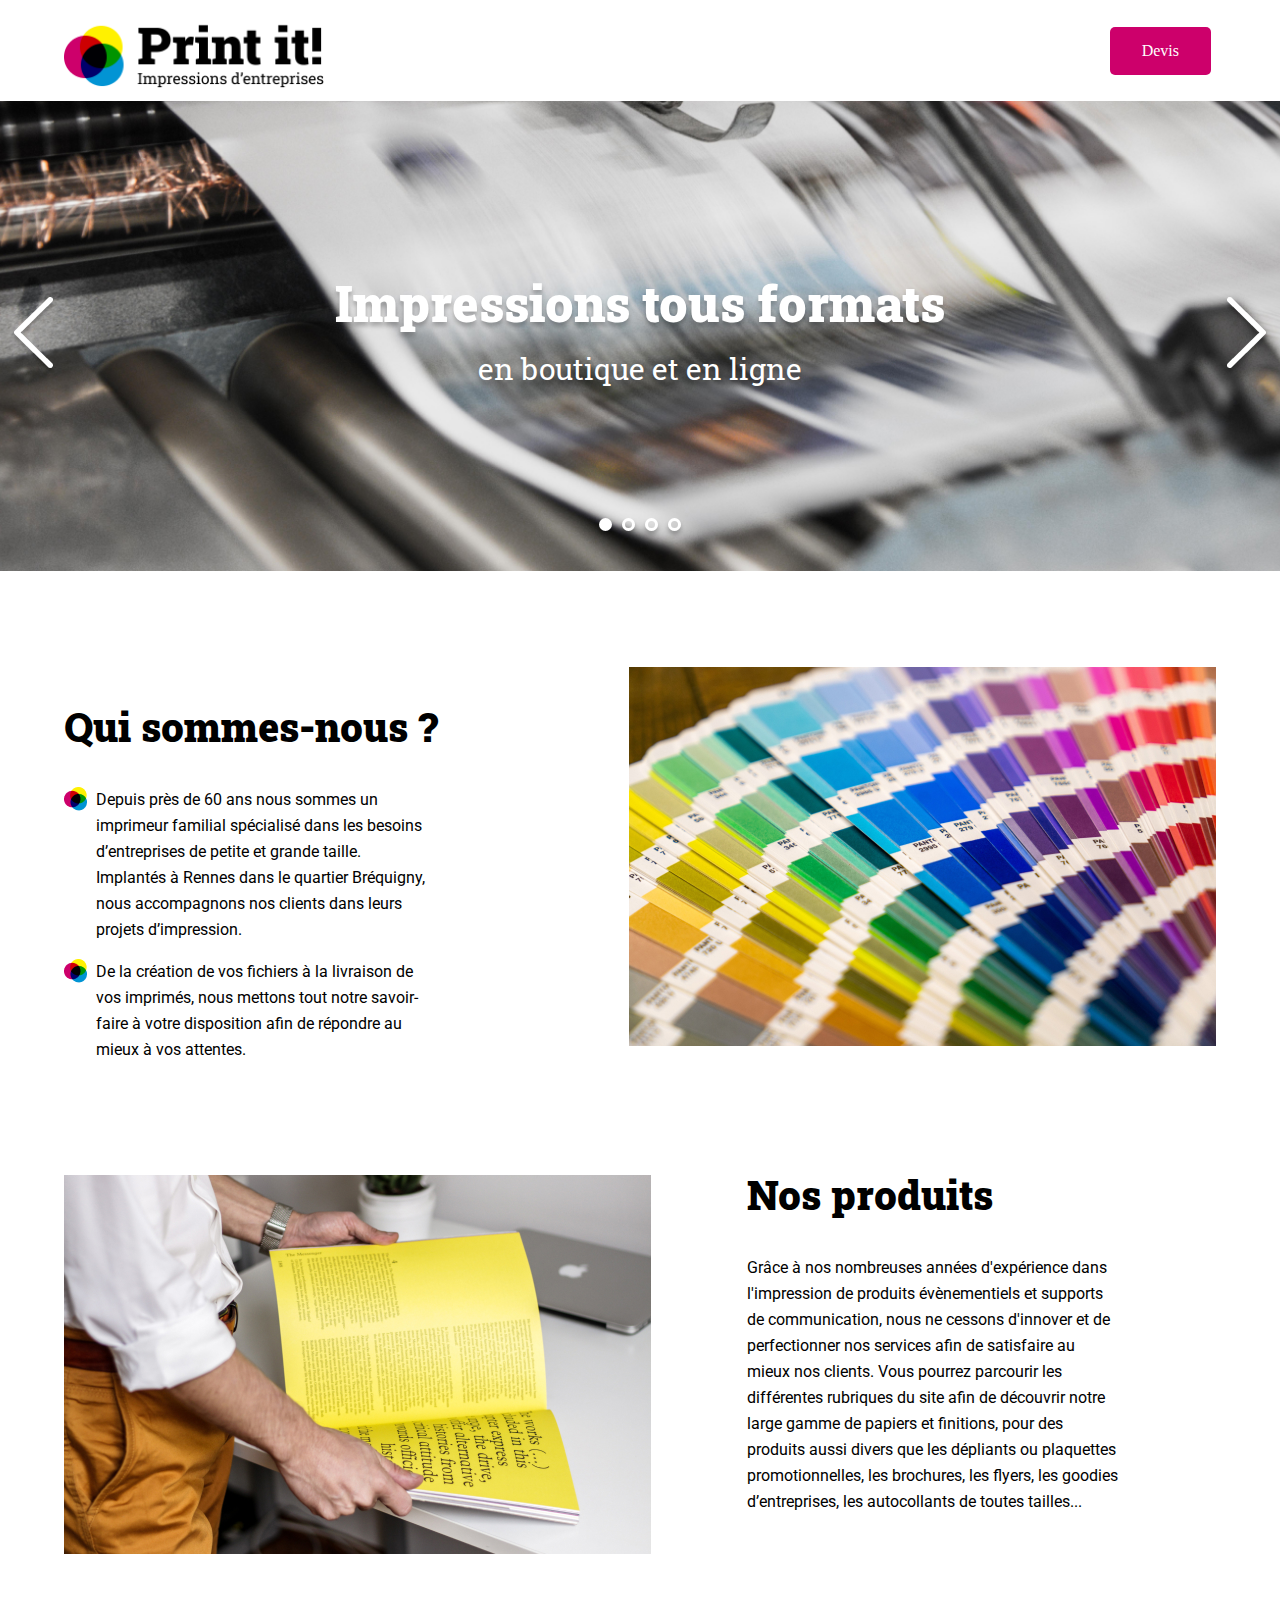
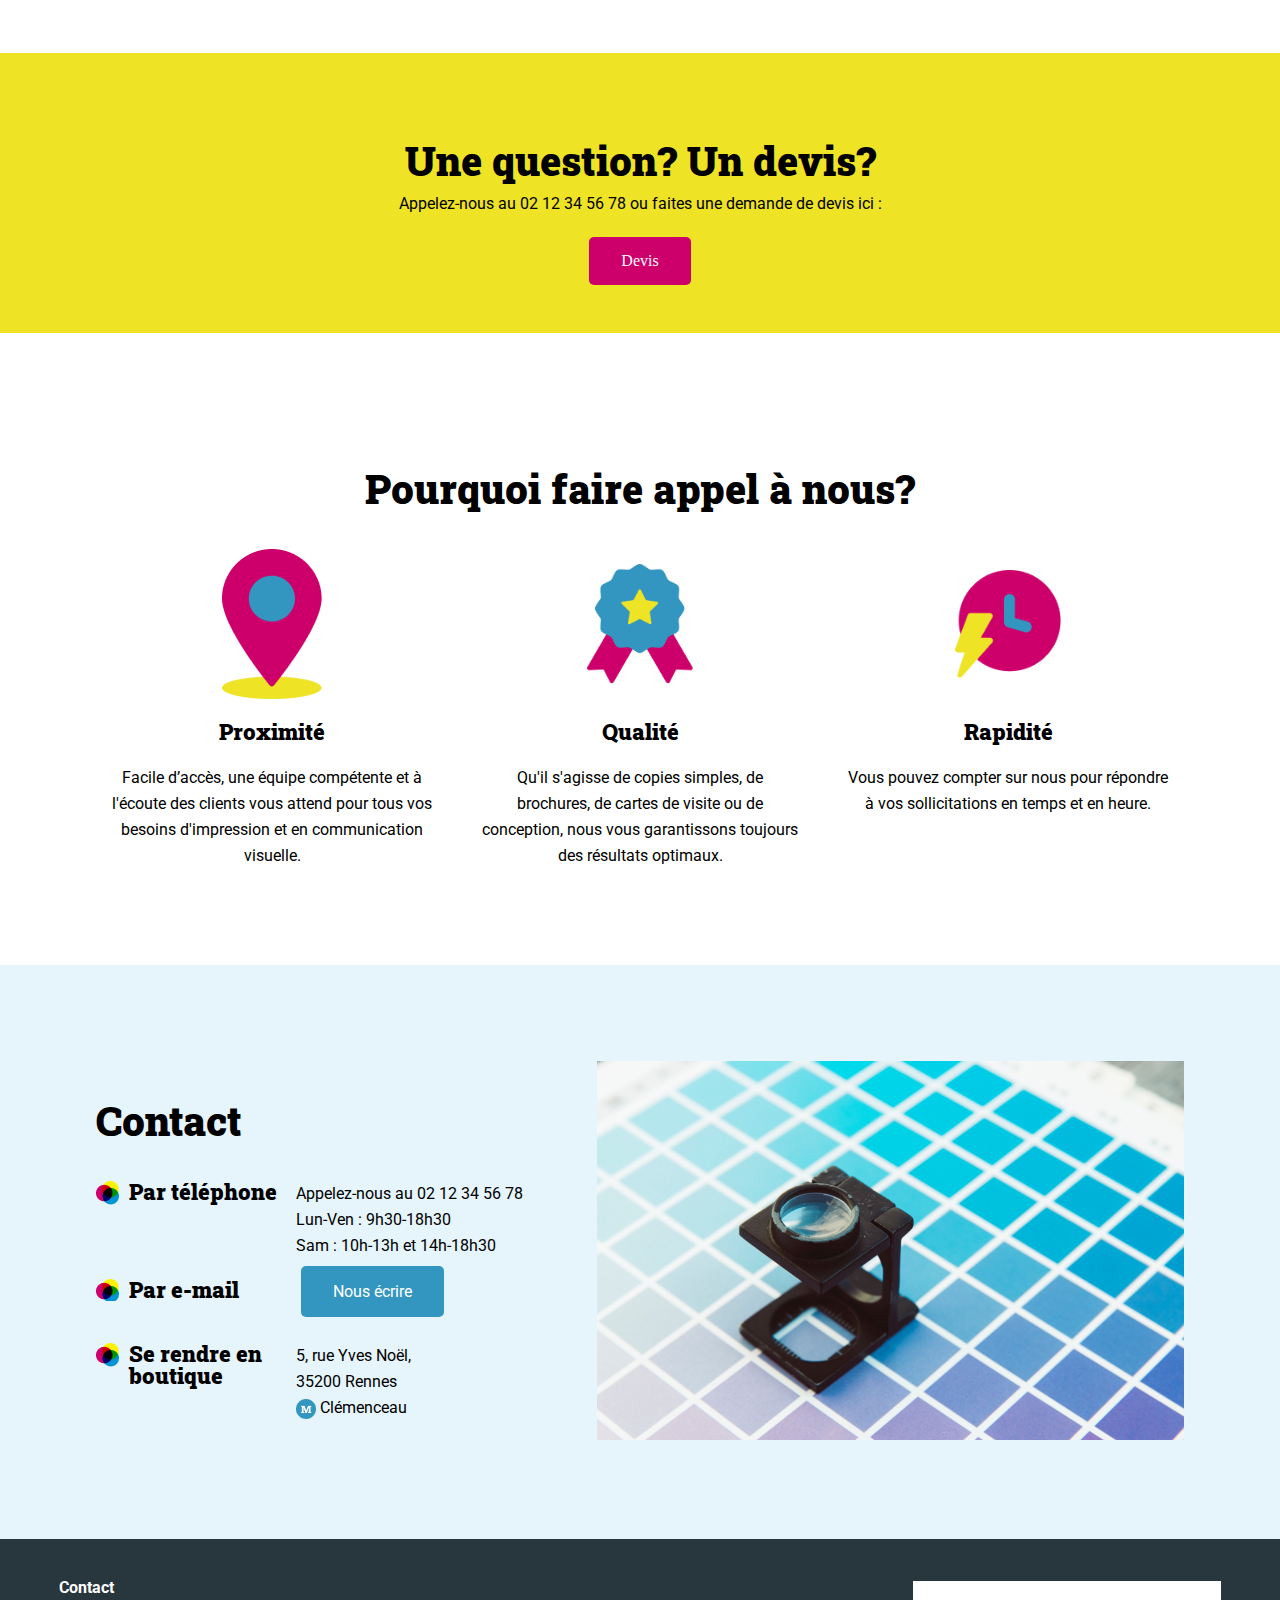
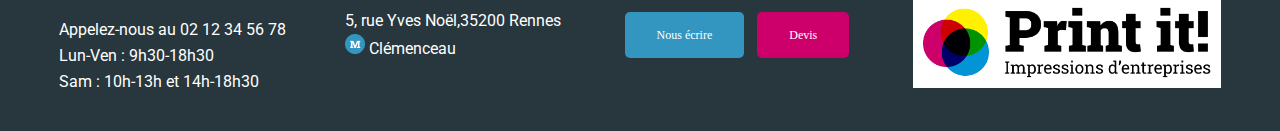
==== Projet-5_Print-it-JS-main/index.html @ 9293ec04 "Add files via upload" ====
<!DOCTYPE html>
<html lang="fr">

<head>
	<meta charset="UTF-8">
	<meta name="viewport" content="width=device-width, initial-scale=1.0">
	<title>Print it ! - Impressions d'entreprise</title>
	<link rel="stylesheet" href="./assets/style.css">
	<link rel="preconnect" href="https://fonts.googleapis.com">
	<link rel="preconnect" href="https://fonts.gstatic.com" crossorigin>
	<link
		href="https://fonts.googleapis.com/css2?family=Roboto:wght@400;700&family=Roboto+Slab:wght@400;900&display=swap"
		rel="stylesheet">
</head>

<body>
	<header class="container">
		<h1>
			<img class="logo" src="./assets/images/logo.png" alt="Print it ! Impressions d'entreprises">
		</h1>
		<a class="btn devis" href="mailto:contact@print-it.tld">Devis</a>
	</header>
	<main>
		<div id="banner">
			<img class="banner-img" src="./assets/images/slideshow/slide1.jpg" alt="Banner Print-it">
			<img class="arrow arrow_left" src="./assets/images/arrow_left.png" alt="Banner Arrow-left">
			<img class="arrow arrow_right" src="./assets/images/arrow_right.png" alt="Banner Arrow-right">
			<p>Impressions tous formats <span>en boutique et en ligne</span></p>
			<div class="dots">
			</div>
		</div>
		<section id="about-us" class="container">
			<div>
				<h2>Qui sommes-nous ?</h2>
				<ul>
					<li>Depuis près de 60 ans nous sommes un imprimeur familial spécialisé dans les besoins
						d’entreprises de petite et grande taille. Implantés à Rennes dans le quartier Bréquigny, nous
						accompagnons nos clients dans leurs projets d’impression.</li>
					<li>De la création de vos fichiers à la livraison de vos imprimés, nous mettons tout notre
						savoir-faire à votre disposition afin de répondre au mieux à vos attentes.</li>
				</ul>
			</div>
			<aside>
				<img src="./assets/images/colors.jpg" alt="palette multicolore">
			</aside>
		</section>
		<section id="products" class="container">
			<div>
				<h2>Nos produits</h2>
				<p>Grâce à nos nombreuses années d'expérience dans l'impression de produits évènementiels et supports de
					communication, nous ne cessons d'innover et de perfectionner nos services afin de satisfaire au
					mieux nos clients. Vous pourrez parcourir les différentes rubriques du site afin de découvrir notre
					large gamme de papiers et finitions, pour des produits aussi divers que les dépliants ou plaquettes
					promotionnelles, les brochures, les flyers, les goodies d’entreprises, les autocollants de toutes
					tailles... </p>
			</div>
			<aside>
				<img src="./assets/images/yellow-book.jpg" alt="Imprimeur avec un livre jaune dans les mains">
			</aside>

		</section>
		<section id="question" class="bg-yellow">
			<h2>Une question? Un devis?</h2>
			<p>Appelez-nous au 02 12 34 56 78 ou faites une demande de devis ici :</p>
			<a href="mailto:contact@print-it.tld" class="btn devis">Devis</a>
		</section>
		<section id="why-us" class="container">
			<h2>Pourquoi faire appel à nous?</h2>
			<div>
				<article>
					<img src="./assets/images/proximity-icon.png" alt="Icone Proximité">
					<h3>Proximité</h3>
					<p>Facile d’accès, une équipe compétente et à l'écoute des clients vous attend pour tous vos besoins
						d'impression et en communication visuelle.</p>
				</article>
				<article>
					<img src="./assets/images/quality-icon.png" alt="Icone Qualité">
					<h3>Qualité</h3>
					<p>Qu'il s'agisse de copies simples, de brochures, de cartes de visite ou de conception, nous vous
						garantissons toujours des résultats optimaux.</p>
				</article>
				<article>
					<img src="./assets/images/speedy-icon.png" alt="Rapidité Qualité">
					<h3>Rapidité</h3>
					<p>Vous pouvez compter sur nous pour répondre à vos sollicitations en temps et en heure.</p>
				</article>
			</div>
		</section>
		<section id="contact" class="bg-lightblue">
			<div class="container">
				<div>
					<h2>Contact</h2>
					<div>
						<h3>Par téléphone</h3>
						<ul>
							<li>Appelez-nous au 02 12 34 56 78</li>
							<li>Lun-Ven : 9h30-18h30</li>
							<li>Sam : 10h-13h et 14h-18h30</li>
						</ul>
					</div>
					<div>
						<h3>Par e-mail</h3>
						<p>
							<a href="mailto:contact@print-it.tld" class="btn">Nous écrire</a>
						</p>
					</div>
					<div>
						<h3>Se rendre en boutique</h3>
						<p>5, rue Yves Noël,<br>
							35200 Rennes<br>
							<img class="inline-icon" src="./assets/images/metro.png" alt="metro" /> Clémenceau
						</p>
					</div>
				</div>
				<div>
					<img src="./assets/images/magnifying-glass.jpg" alt="Loupe avec palette bleue">
				</div>

			</div>
		</section>
	</main>
	<footer>
		<div>
			<p class="footer-contact">Contact</p>
			<ul>
				<li>Appelez-nous au 02 12 34 56 78</li>
				<li>Lun-Ven : 9h30-18h30</li>
				<li>Sam : 10h-13h et 14h-18h30</li>
			</ul>
		</div>
		<div>
			<p>5, rue Yves Noël,35200 Rennes<br>
				<img src="./assets/images/metro.png" alt="metro" /> Clémenceau
			</p>
		</div>
		<div>
			<a href="mailto:contact@print-it.tld" class="btn">Nous écrire</a>
			<a href="mailto:contact@print-it.tld?subject=Demande&nbsp;de&nbsp;devis" class="btn devis">Devis</a>
		</div>
		<div>
			<img class="footer-logo" src="./assets/images/logo.png" alt="Print it ! Impressions d'entreprises">
		</div>
	</footer>
	<script src="./assets/script.js"></script>
</body>

</html>
---- Projet-5_Print-it-JS-main/assets/style.css ----
/* variables declaration */
:root {
	--primary-color: #3396C0;
	--secondary-color: #CD006B;
	--third-color: #EEE325;
}

/* Reset CSS */
* {
	-webkit-box-sizing: border-box;
	-moz-box-sizing: border-box;
	box-sizing: border-box;
}

html,
body,
div,
span,
applet,
object,
iframe,
h1,
h2,
h3,
h4,
h5,
h6,
p,
blockquote,
pre,
a,
abbr,
acronym,
address,
big,
cite,
code,
del,
dfn,
em,
img,
ins,
kbd,
q,
s,
samp,
small,
strike,
strong,
sub,
sup,
tt,
var,
b,
u,
i,
center,
dl,
dt,
dd,
ol,
ul,
li,
fieldset,
form,
label,
legend,
table,
caption,
tbody,
tfoot,
thead,
tr,
th,
td,
article,
aside,
canvas,
details,
embed,
figure,
figcaption,
footer,
header,
hgroup,
menu,
nav,
output,
ruby,
section,
summary,
time,
mark,
audio,
video {
	margin: 0;
	padding: 0;
	border: 0;
	font: inherit;
	font-size: 100%;
	vertical-align: baseline;
}

/* HTML5 display-role reset for older browsers */
article,
aside,
details,
figcaption,
figure,
footer,
header,
hgroup,
menu,
nav,
section {
	display: block;
}

body {
	line-height: 1;
}

ol,
ul {
	list-style: none;
}

blockquote,
q {
	quotes: none;
}

blockquote:before,
blockquote:after,
q:before,
q:after {
	content: none;
}

table {
	border-collapse: collapse;
	border-spacing: 0;
}

body {}

section {
	margin-block: 6em;
}

h2 {
	font-family: 'Roboto Slab', sans-serif;
	font-size: 40px;
	font-weight: 900;
	margin-block: 1em;
}

h3 {
	font-family: 'Roboto Slab', sans-serif;
	font-size: 22px;
	font-weight: 900;
	margin-block: 1em;
}

p,
li {
	font-family: Roboto, sans-serif;
	font-size: 16px;
	line-height: 26px;
}

.container {
	max-width: 1440px;
	margin-inline: auto;
	padding-inline: 5%;
}

header {
	display: flex;
	justify-content: space-between;
	align-items: center;
}

.logo {
	width: 260px;
	margin-block: 10px;
}

.btn {
	background-color: var(--primary-color);
	padding: 16px 32px;
	margin-inline: 5px;
	border-radius: 5px;
	color: white;
	text-decoration: none;
}

.devis {
	background-color: var(--secondary-color);
}

#banner {
	display: flex;
	flex-direction: column;
	align-items: center;
	justify-content: center;
	width: 100%;
	min-height: 470px;
	position: relative;
}

.banner-img {
	position: absolute;
	width: 100%;
	height: 100%;
	z-index: -1;
	object-fit: cover;
	object-position: center;
}







/* Code CSS en prévision de l'ajout d'un carousel pour la bannière */
/* Gestion des fleches du carrousel */
#banner .arrow {
	position: absolute;
}

#banner .arrow_left {
	left: 10px;
}

#banner .arrow_right {
	right: 10px;
}

/* Gestion des points du carrousel */
.dots {
	position: absolute;
	bottom: 40px;
	display: flex;
}

.dot {
	margin-inline: 5px;
	width: 13px;
	height: 13px;
	background-color: #ffffff00;
	border: 3px solid #fff;
	border-radius: 100%;
	box-shadow: 0 4px 4px rgba(0, 0, 0, 0.25);
	/* ; */
}

.dot_selected {
	background-color: #fff;
}

/* Fin du code CSS pour le carousel */






#banner p {
	font-family: 'Roboto Slab', sans-serif;
	font-weight: 900;
	font-size: 50px;
	line-height: 66px;
	color: white;
	text-shadow: 0 4px 4px rgba(0, 0, 0, 0.25);
	text-align: center;
}

#banner span {
	display: block;
	font-weight: 400;
	font-size: 30px;
}

#about-us {
	display: flex;
}

#about-us article,
#about-us aside {
	flex: 1;
}

#about-us li {
	background: url("./images/tricolor-icon.png") no-repeat left top;
	font-size: 16px;
	line-height: 26px;
	padding-left: 2em;
	width: 65%;
	margin-bottom: 1em;

}

#products {
	display: flex;
	align-items: flex-start;
	flex-direction: row-reverse;
}

#products div,
#products aside {
	flex: 1;
}

#products div {
	padding: 0 6em;
}

#products h2 {
	margin-top: 0;
}

.bg-yellow {
	background-color: var(--third-color);
}

#question {
	display: flex;
	flex-direction: column;
	align-items: center;
	padding-block: 3em;
}

#question h2 {
	margin-bottom: 10px;
}

#question p {
	margin-bottom: 20px;
}

#why-us {
	display: flex;
	flex-direction: column;
	text-align: center;
}

#why-us>div {
	display: flex;
	justify-content: space-evenly;
}

#why-us article {
	max-width: 320px;
	display: flex;
	flex-direction: column;
}

#why-us img {
	width: 33%;
	height: 150px;
	text-align: center;
	margin-inline: auto;
	margin-block: 0;
	object-fit: contain;
}

.bg-lightblue {
	background-color: #E6F4FB;
}

#contact {
	margin-bottom: 0;
}

#contact article,
#contact div {
	flex: 1;
}


#contact .container {
	flex-direction: row;
	display: flex;
	padding: 6em;
}

#contact .container>div>div {
	display: flex;
	padding-bottom: 20px;
}

#contact h3 {
	margin-top: 0;
	background: url("./images/tricolor-icon.png") no-repeat left top;
	padding-left: 1.5em;
	width: 200px;
}

.inline-icon {
	vertical-align: middle;
}

footer {
	background-color: #28363D;
	color: white;
	display: flex;
	padding-block: 3em;
	justify-content: space-evenly;
	font-size: 12px;
	align-items: center;
}

footer div {

	position: relative;
}

.footer-logo {
	background-color: white;
	max-width: 308px;
	padding: 10px;
}

.footer-contact {
	margin-bottom: 1em;
	font-weight: 700;
	font-size: 16px;

}

@media all and (max-width: 1250px) {
	#contact>article {
		flex: 2;
	}
}
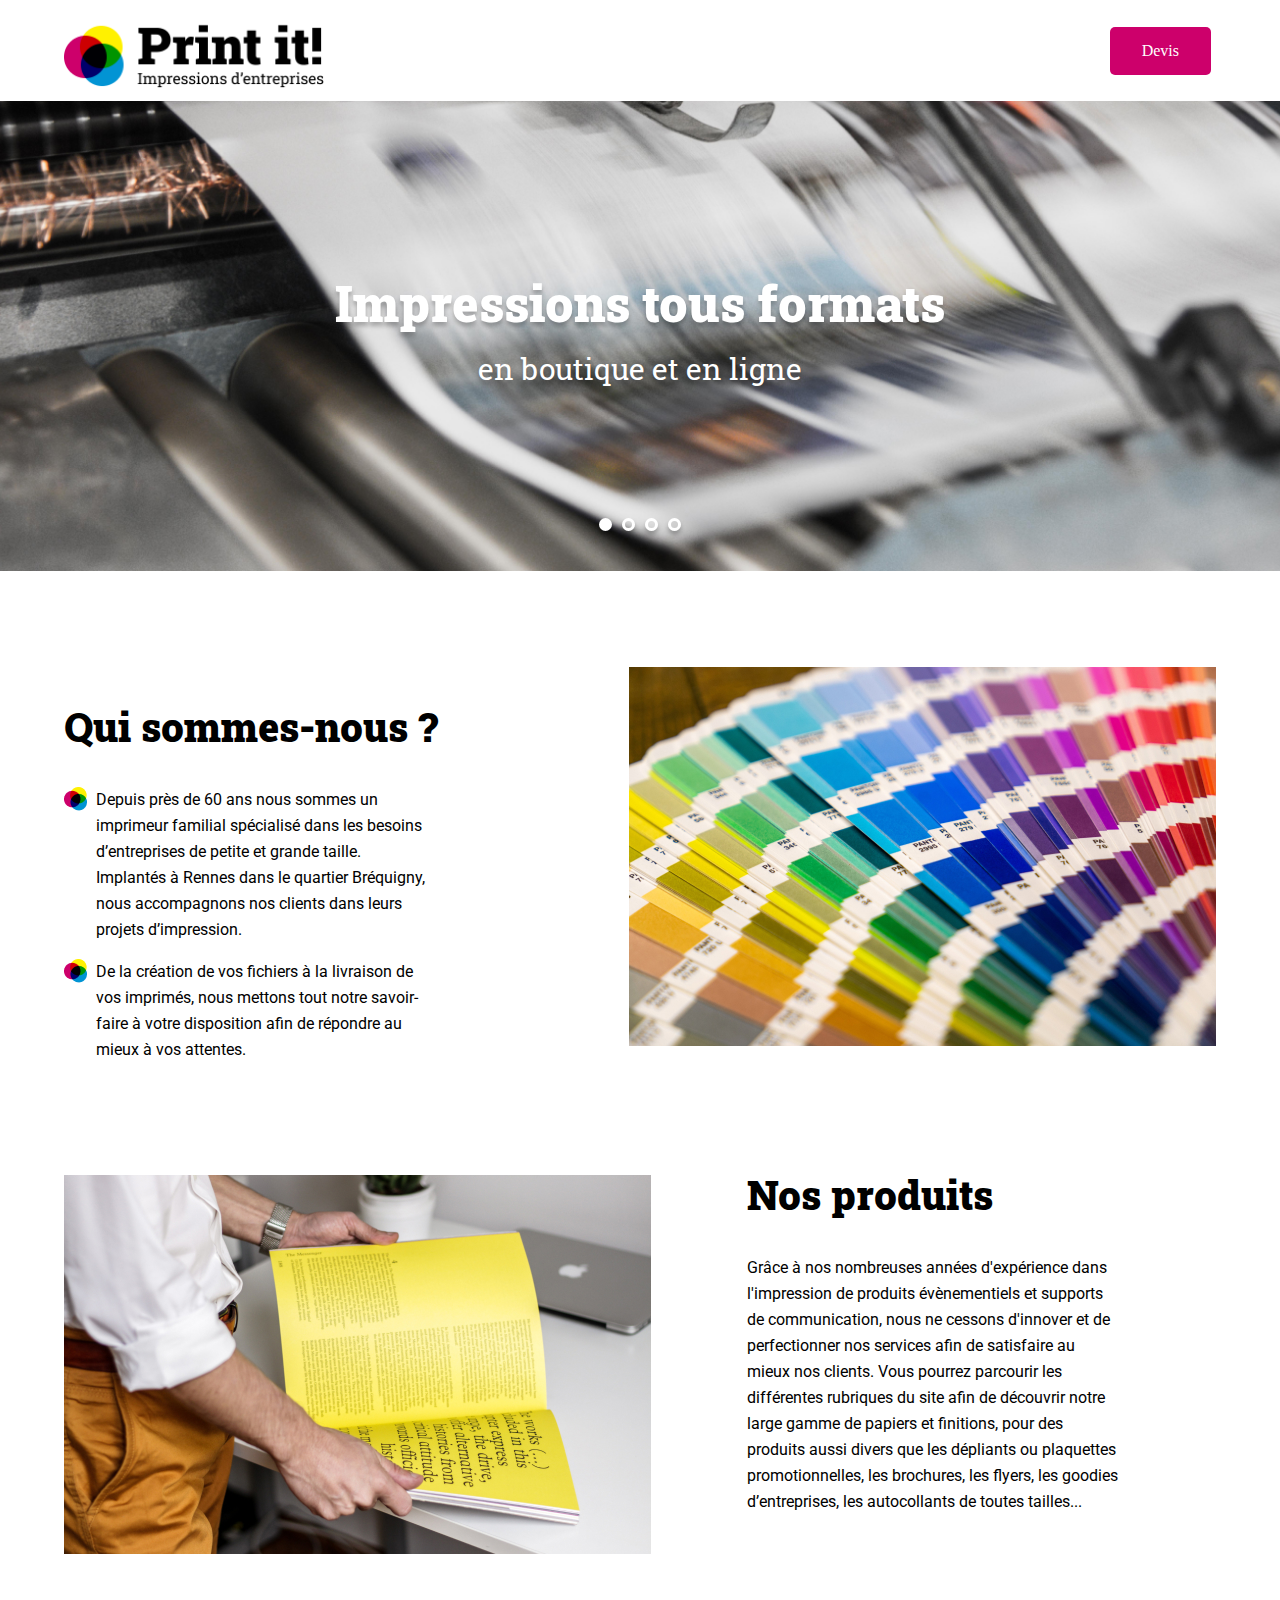
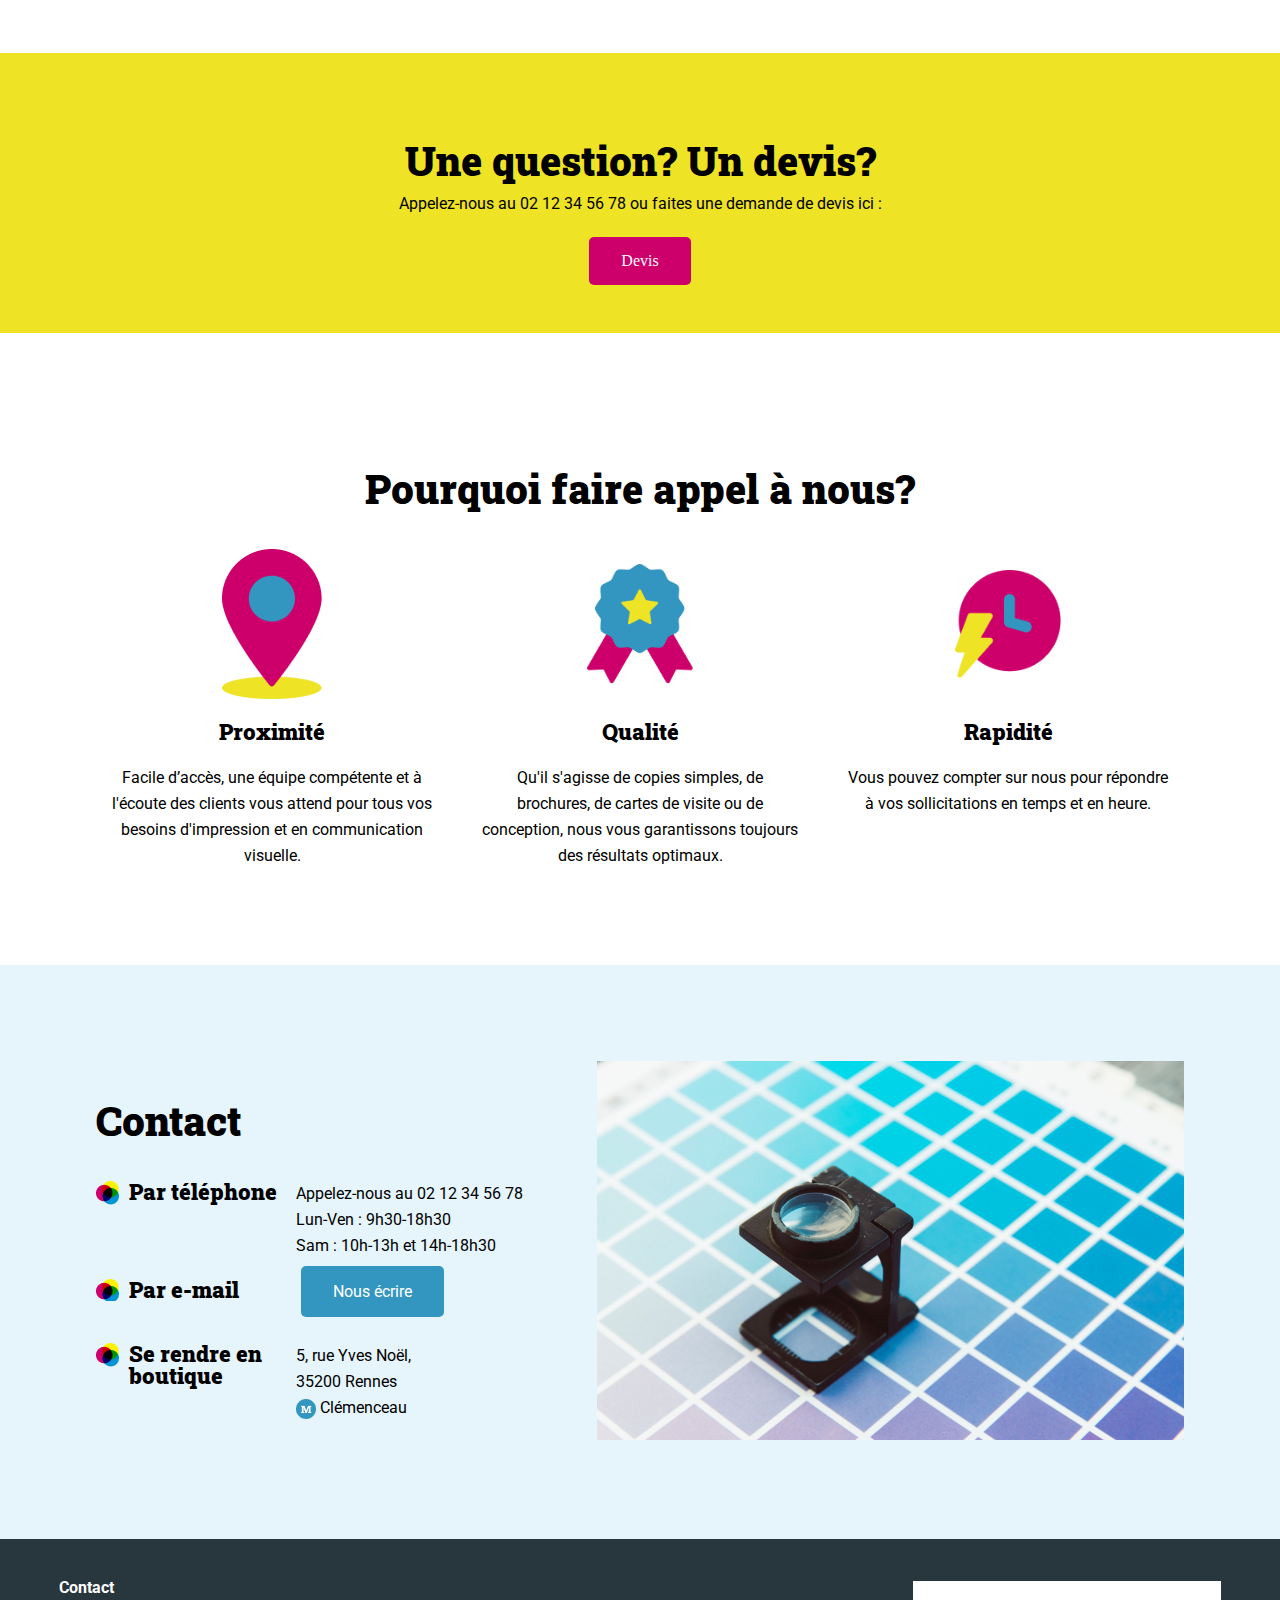
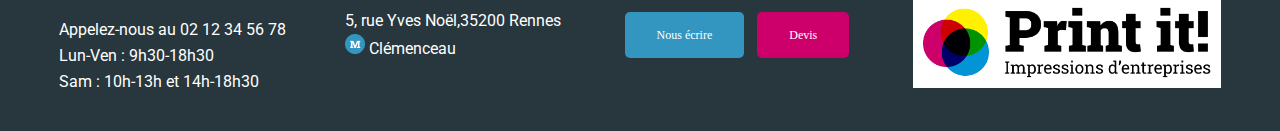
==== commit 49ec9553: "Add files via upload" ====
--- a/Projet-5_Print-it-JS-main/index.html
+++ b/Projet-5_Print-it-JS-main/index.html
@@ -23,8 +23,6 @@
 	<main>
 		<div id="banner">
 			<img class="banner-img" src="./assets/images/slideshow/slide1.jpg" alt="Banner Print-it">
-			<img class="arrow arrow_left" src="./assets/images/arrow_left.png" alt="Banner Arrow-left">
-			<img class="arrow arrow_right" src="./assets/images/arrow_right.png" alt="Banner Arrow-right">
 			<p>Impressions tous formats <span>en boutique et en ligne</span></p>
 			<div class="dots">
 			</div>
